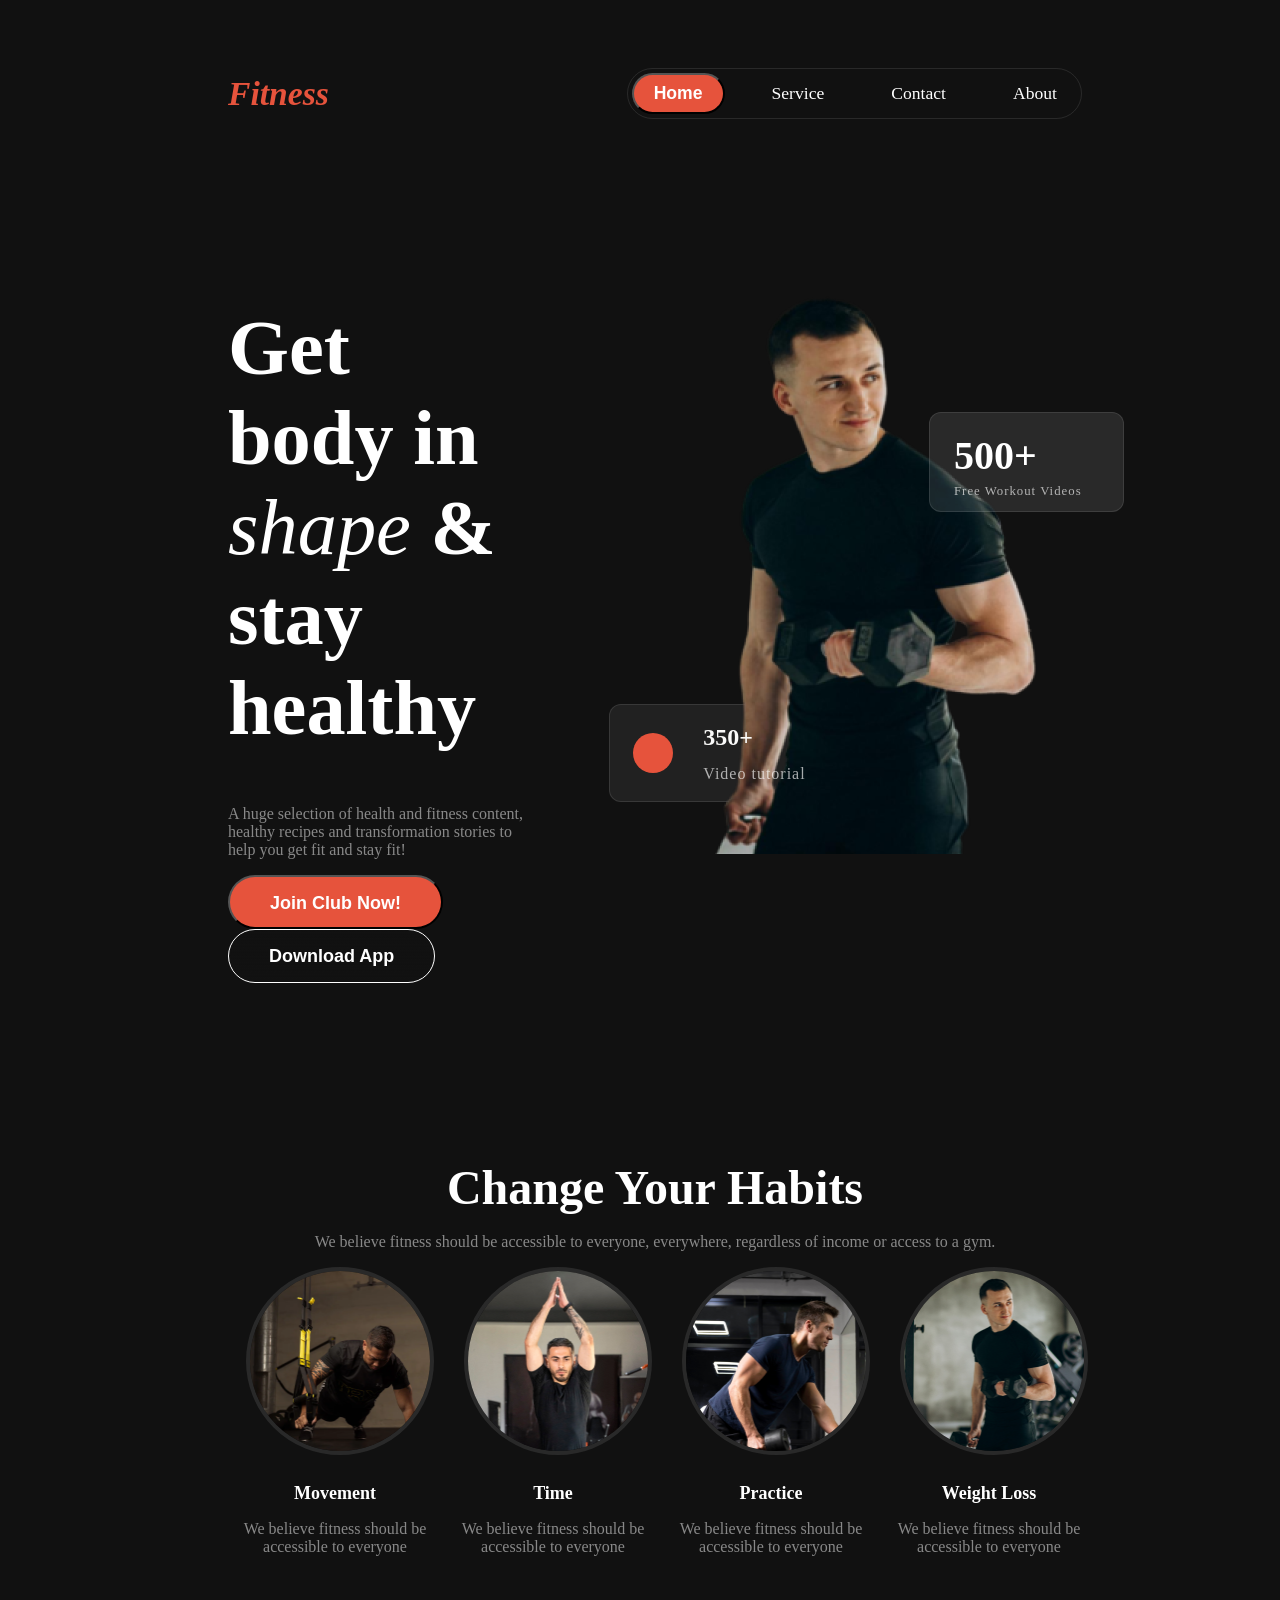
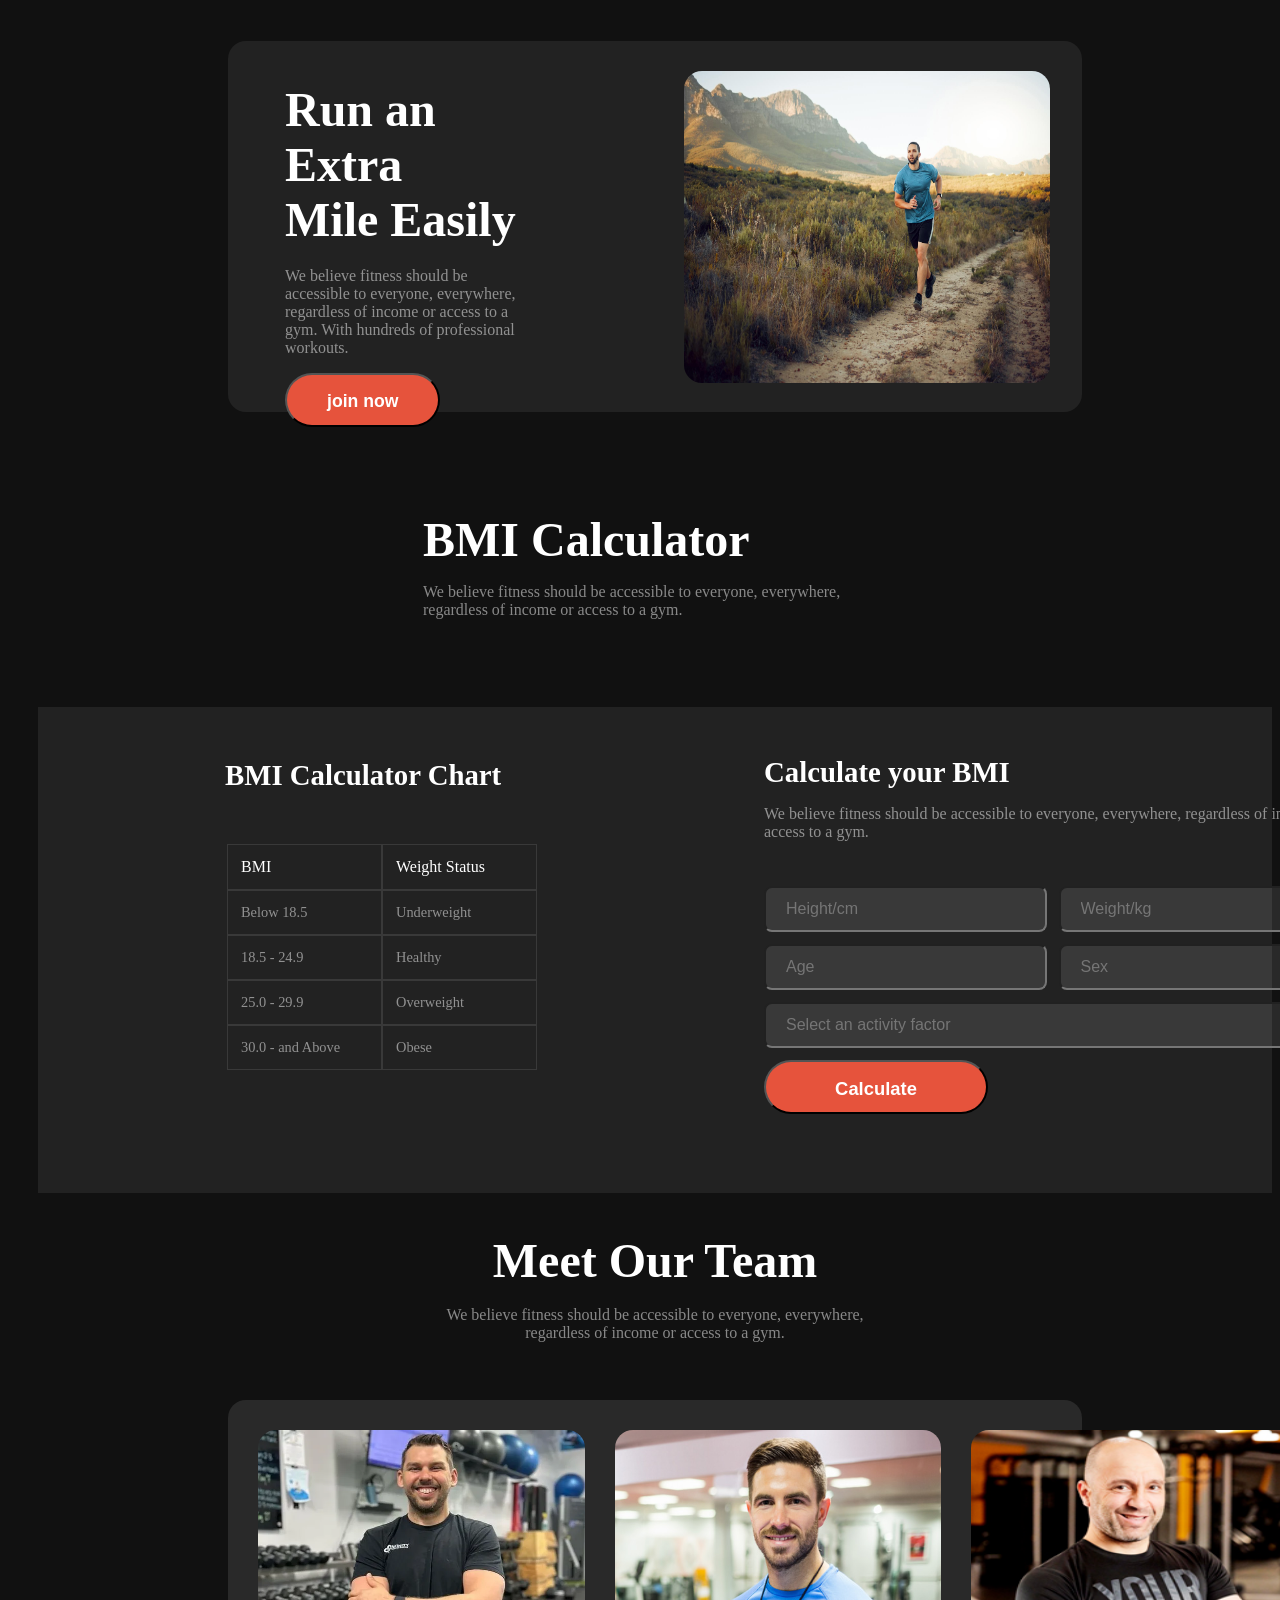
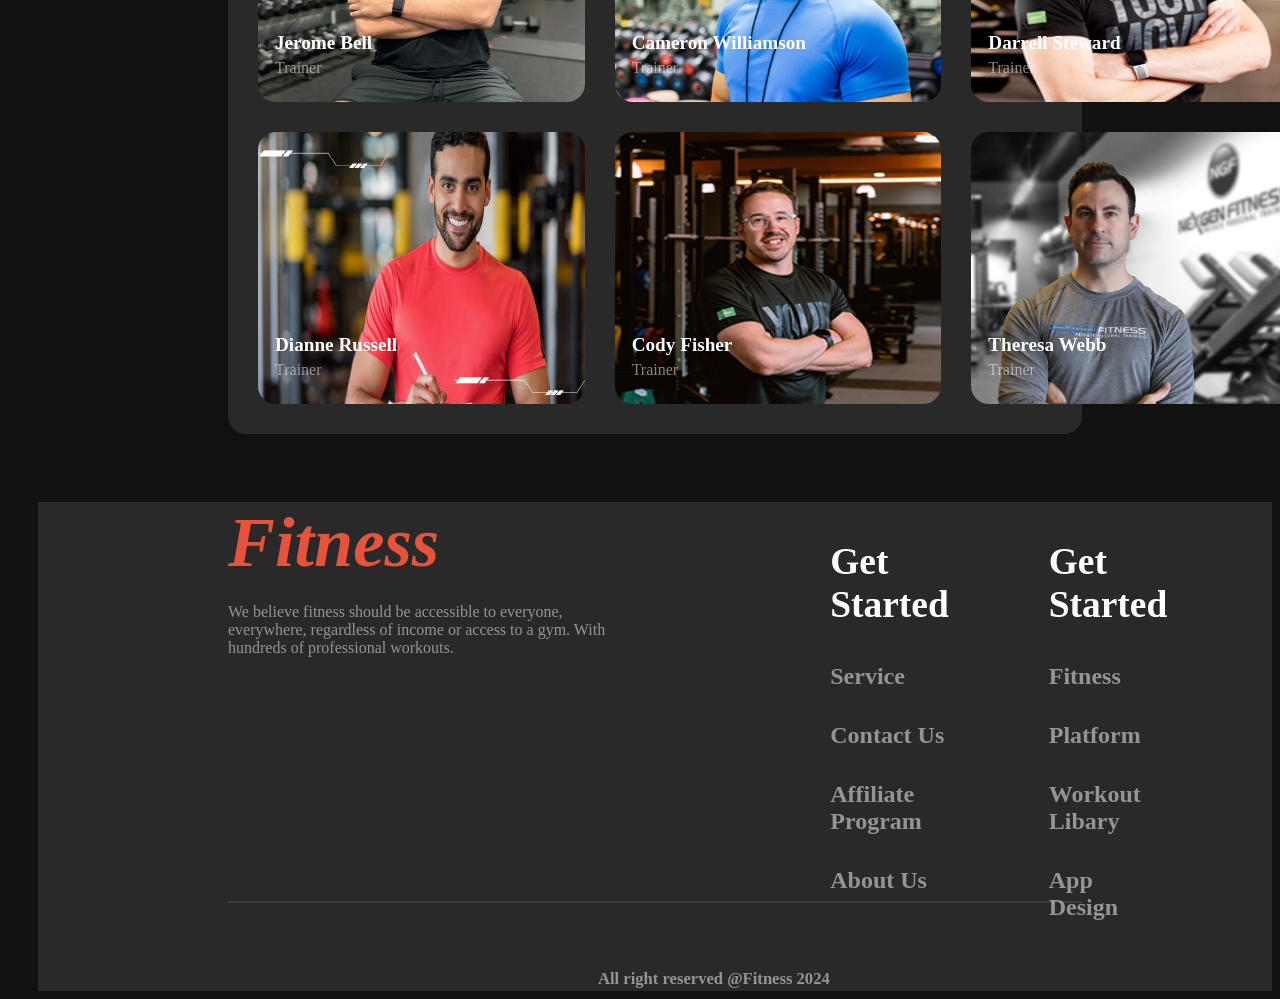
==== index.html @ b4fbcabc "html file rename" ====
<!DOCTYPE html>
<html lang="en">
<head>
    <meta charset="UTF-8">
    <meta name="viewport" content="width=device-width, initial-scale=1.0">
    <title>fitness</title>
   <link rel="stylesheet" href="style.css"> 
   
</head>
<body class="bg-color">
    <header class="hide">
     <nav class="nav"> 
      <h3 id="fitness">Fitness</h3>
        <ul class="nav-li display-flex">
            <li> <a href=""><button class=" home-btn btn-primary">Home</button></a></li>
            <li><a href=""class="nav-item">Service</a></li>
            <li><a href=""class="nav-item">Contact</a></li>
            <li><a href=""class="nav-item">About</a></li>
        </ul>
     </nav>
     <div class="banner display-flex">
        <div class="banner-container" >
            <h1 class="banner-title"> Get body in <br><span class="shape">shape</span>  & stay <br> healthy</h1>
            <p class="text-p"> A huge selection of health and fitness content, healthy recipes 
                and transformation stories to help you get fit and stay fit!</p>
                <button class="join-btn">
                    <div class="btn-text">Join Club Now!</div>
                </button>
                <button id="download-btn">
                    <div class="btn-text">
                        Download App
                    </div>
                </button>
         </div>
         <div>
            <div id="Workout-videos">
                <h3 id="nu1">500+</h3>
                <p id="Workout">Free Workout Videos</p>
            </div>
            <div class="img">
                <img src="./images/Images 2.png" alt="">
            </div>
            <div id="Video-tut">
                <div class="ball"></div>
               <div>
                <h4 id="nu2">350+</h4>
                <p id="tutorial">Video tutorial</p>
               </div>
            </div>
         </div>
     </div>
    </header>
    <main class="">
       <section class="habits-container">
        <div class="habit-description">
         <h2 class="habit-h">Change Your Habits</h2>
         <p class="text-p , text-pp">
            We believe fitness should be accessible to everyone, everywhere, regardless of income or access to a gym.
         </p>
        </div>
        <div class="habits">
<div class="habit">
    <img class="habit-img" src="images/image 3.png" alt="">
    <h4 class="habit-h4">Movement</h4>
    <p class="text-p , text-pp">We believe fitness should be accessible to everyone</p>
</div>
<div class="habit">
    <img class="habit-img" src="images/image 2.png" alt="">
    <h4 class="habit-h4">Time</h4>
    <p class="text-p , text-pp">We believe fitness should be accessible to everyone</p>
</div>
<div class="habit">
    <img class="habit-img" src="images/image 4.png" alt="">
    <h4 class="habit-h4">Practice</h4>
    <p class="text-p , text-pp">We believe fitness should be accessible to everyone</p>
</div>
<div class="habit">
    <img class="habit-img" src="images/image 5.png" alt="">
    <h4 class="habit-h4">Weight Loss</h4>
    <p class="text-p , text-pp">We believe fitness should be accessible to everyone</p>
</div>
</div>
 </section>
 <section class="">
    <div class="run-container">
        <div class="run-description">
            <h2 class="run-h2">
              Run an Extra <br> Mile Easily
            </h2>
            <p class="text-p" id="run-p">
              We believe fitness should be accessible to everyone, everywhere, regardless of income or access to a gym. With hundreds of professional workouts.
            </p>
            <button class="run-join-btn">
              join now
            </button>
          </div>
          <div>
           <img class="run-img" src="images/run.jpg" alt="">
          </div>
    </div>
 </section>
 <section class="bmi-container">
    <div class="bmi">
        <h2 class="bmi-h2">BMI Calculator</h2>
        <p class="text-p">We believe fitness should be accessible to everyone, everywhere, regardless of income or access to a gym.</p>
     </div>
    <div class="bmi-calculat">
         <div class="bmi-box">
         <h3 class="bmi-h">BMI Calculator Chart</h3>
            <div class="bmi-chat">
                <div class="item , item-h">BMI </div>
                <div class="item , item-h">Weight Status</div>
                <div class="item">Below 18.5</div>
                <div class="item">Underweight</div>
                <div class="item">18.5 - 24.9</div>
                <div class="item">Healthy</div>
                <div class="item">25.0 - 29.9</div>
                <div class="item">Overweight</div>
                <div class="item">30.0 - and Above</div>
                <div class="item">Obese</div>
            </div>
          </div>
          <div class="bmi-calculat-container">
          <div class="bmi-form-container">
            <h3 id="bmi-h" class="bmi-h">Calculate your BMI</h3>
            <p class="text-p , bmi-p">We believe fitness should be accessible to everyone, everywhere, regardless of income or access to a gym. </p>
          </div>
          <div class="form">
            <form>
                <div class="input">
                    <input class="input-item" type="" name="" id="" placeholder="Height/cm">
                <input class="input-item" type="" name="" id="" placeholder="Weight/kg">
                </div>
                <div class="input">
                    <input class="input-item" type="" name="" id="" placeholder="Age">
                <input class="input-item" type="" name="" id="" placeholder="Sex">
                </div>
                <div class="input">
                    <input type="" name="" id="input-text" placeholder="Select an activity factor">
                </div>
            </form>
          </div>
          <div>
            <button class="Calculate-btn">
               Calculate
            </button>
          </div>
       </div>
    </div>
 </section>
 <section>

 </section>
 <section class="meet-section">
<div class="meet-description">
<h2 class="habit-h">Meet Our Team</h2>
<p class="text-p , text-pp">We believe fitness should be accessible to everyone, everywhere, regardless of income or access to a gym.</p>
</div>
 <div class="trainer">
    <div class="trainer-card">
        <div>
            <img class="trainer-img" src="images/trainer1.png" alt="">
        </div>
        </img>
       <div class="trainer-name">
        <h4 class="trainer-h4">Jerome Bell</h4>
        <p class="trainer-p">Trainer</p>
       </div>
    </div>
    <div class="trainer-card">
       <div>
        <img class="trainer-img" src="images/trainer2.png" alt="">
       </div>
        </img>
        <div class="trainer-name">
            <h4 class="trainer-h4">Cameron Williamson</h4>
            <p class="trainer-p">Trainer</p>
        </div>
    </div>
    <div class="trainer-card">
        <div>
            <img class="trainer-img" src="images/trainer3.png" alt=""></img>
        </div>
       <div class="trainer-name">
        <h4 class="trainer-h4">Darrell Steward</h4>
        <p class="trainer-p">Trainer</p>
       </div>
    </div>
    <div class="trainer-card">
        <div>
            <img class="trainer-img" src="images/trainer4.png" alt="">
        </img>
        </div>
        <div class="trainer-name">
            <h4 class="trainer-h4">Dianne Russell</h4>
            <p class="trainer-p">Trainer</p>
        </div>
    </div>
    <div class="trainer-card">
        <div>
            <img class="trainer-img" src="images/trainer5.png" alt="">
        </img>
        </div>
        <div class="trainer-name">
            <h4 class="trainer-h4">Cody Fisher</h4>
            <p class="trainer-p">Trainer</p>
        </div>
    </div>
    <div class="trainer-card">
        <div>
            <img class="trainer-img" src="images/trainer6.png" alt="">
        </img>
        </div>
        <div class="trainer-name">
            <h4 class="trainer-h4">Theresa Webb</h4>
        <p class="trainer-p">Trainer</p>
        </div>
    </div>
 </div>
 </section>
    </main>
    <footer>
        <div class="footer">
            <div id="f-border" class="footer-container">
                <div class="footer-description">
                    <h1 class="footer-fitness">Fitness</h1>
                    <p class="text-p">We believe fitness should be accessible to everyone, everywhere, regardless of income or access to a gym. With hundreds of professional workouts.</p>
                </div>
                <div class="footer-Contact">
                    <div class="f-contact">
                        <div class="Contact-start">
                            <h3>Get Started</h3>
                        </div>
                        <div class="Contact">
                        <h4>Service</h4>
                        <h4>Contact Us</h4>
                        <h4>Affiliate Program</h4>
                        <h4 >About Us</h4>
                        </div>
                    </div>
                    <div class="g">
                        <div class="Contact-start">
                            <h3>Get Started</h3>
                        </div>
                        <div class="Contact">
                        <h4>Fitness</h4>
                        <h4>Platform</h4>
                        <h4>Workout Libary</h4>
                        <h4 >App Design</h4>
                        </div>
                    </div>
                </div>
            </div>
            <div class="copy-right">
                <h5>All right reserved @Fitness 2024</h5>
            </div>
        </div>
    </footer>
</body>
</html>
---- style.css ----
@import url('https://fonts.googleapis.com/css2?family=Inter:ital,opsz,wght@0,14..32,100..900;1,14..32,100..900&display=swap');


.inter-font {
  font-family: "Inter", sans-serif;
  font-optical-sizing: auto;
  font-style: normal;
}

/* shared style */
.display-flex{
    display: flex;
}
.btn-primary{
    background-color: rgba(230, 83, 60, 1);
}
.bg-color{
    background-color: rgba(17, 17, 17, 1);
    padding-left: 30px;
}
.text-p{
    font-size: 1rem;
    font-weight: 400;
    color: rgba(255, 255, 255, 0.5);
    /* text-align: center; */
}
.text-pp{
    text-align: center;
}
/* nav section */
.nav{
    display: flex;
    justify-content: space-between;
    align-items: center;
    margin: 0px 190px 32px 190px;
    padding-top: 57px;
   max-width: 1064px;
    height: 57px;
    text-decoration: none;
}
#fitness{
    font-weight: 800;
    font-style: italic;
    font-size: 2.1rem;
    text-decoration: none;
    color: rgba(230, 83, 60, 1);
    ;
}
.nav-li{
    justify-content: space-between;
    align-items: center;
    list-style: none;
    padding: 4px;
    gap: 47px;
    border: 1px solid rgba(255, 255, 255, 0.1);
    border-radius: 39px;
    color: rgba(255, 255, 255, 1);
    ;
}
.nav-item{
    align-items: center;
    text-decoration: none;
    color: rgba(255, 255, 255, 1);
    font-weight: 400;
    font-size: 1.1rem;
    padding-right: 20px;
}
.home-btn{
    font-weight: 600;
    font-size: 1.1rem;
    border-radius: 46px;
    padding: 8px 20px 8px 20px;
    color:  rgba(255, 255, 255, 1);
    ;
}
/* banner-section */
.banner{
     justify-content: space-between;
     align-items: center;
     /* margin: 96px 90px 76px 190px; */
}
.banner-container{
   max-width: 600px;
    margin: 96px 176px 76px 190px;
}
.banner-title{
    font-weight: 900;
    font-size: 4.9rem;
    color:  rgba(255, 255, 255, 1);
    ;
}
.shape{
    font:  Miama;
    font-weight: 400;
    font-size: 4.9rem;
    font-style: italic;
}


.join-btn{
    max-width:  224px;
height: 54px;
padding: 16px 40px 16px 40px;
gap: 10px;
border-radius: 42px;
opacity: 0px;
background: rgba(230, 83, 60, 1);

}
.btn-text{
    font-size: 18px;
    font-weight: 600;
    color: rgba(255, 255, 255, 1);

}
#download-btn{
    max-width:  224px;
    height: 54px;
    padding: 16px 40px 16px 40px;
    gap: 10px;
    border-radius: 42px;
    border: 1px solid rgba(255, 255, 255, 1);
    background: linear-gradient(180deg, #111111 0%, rgba(119, 119, 119, 0) 100%);

}
.img{
    width: 349px;
    height: 580px;
    margin:  32px 214px 100px 0px;
}

#Workout-videos{
    width: 193px;
    height: 98px;
    border-radius: 12px;
    border: 1px solid rgba(255, 255, 255, 0.1);
    background: rgba(255, 255, 255, 0.1);
    position: relative;
    margin-bottom: -270px;
    margin-left: 220px;
}
#nu1{
font-size: 2.5rem;
font-weight: 900;
color: rgba(255, 255, 255, 1);
/* margin-left: 24px;
margin-top: 19px; */
margin: 19px auto 0px 24px;
}
#Workout{
font-size: 0.8rem;
font-weight: 400;
letter-spacing: 1px;
color: rgba(255, 255, 255, 0.65);
margin: 5px auto auto 24px;
}
#Video-tut{
    display: flex;
    justify-content: space-between;
width: 206px;
height: 96px;
gap: 0px;
border-radius: 12px;
opacity: 0px;
margin-top:-250px ;
margin-left: -100px;
background-color: rgba(48, 48, 48, 0.54);
border: 1px solid rgba(255, 255, 255, 0.1)

}
#tutorial{
    font-size: 1rem;
font-weight: 400;
letter-spacing: 1px;
color: rgba(255, 255, 255, 0.65);
}
#nu2{
    font-size: 1.5rem;
    font-weight: 900;
    line-height: 24px;
    color: rgba(250, 250, 249, 1);
    margin: 20px 63px 5px 0px;

}
.ball{
    width: 40px;
    height: 40px;
    border-radius: 50%;
    background: rgba(230, 83, 60, 1);
    margin: 28px 12px 28px 23px;
}
/* habits section */

.habits-container{
/* max-width: 1044px;
max-height: 452px; */
margin: 100px 198px;
}
.habit-description{
    align-items: center;
    justify-content: center;
}
.habit-h{
font-size: 3rem;
font-weight: 900;
line-height: 57.6px;
text-align: center;
color: rgba(255, 255, 255, 1);
margin-bottom: 0px;

}

.habits{
    display: flex;
    justify-content: space-between;
    align-items: center;
    gap: 20px;
}
.habit{
     max-width: 231px;
     max-height: 274px;
     gap: 30px;
    justify-content: center;
    align-items: center;
}
.habit-img{
    width: 180px;
    height: 180px;
    border-radius: 100px;
    border: 4px solid rgba(255, 255, 255, 0.1);
    margin-left: 10px;
    
    
}
.habit-h4{
    font-weight: 600;
    font-size: 18px;
    color: rgba(255, 255, 255, 1);
    text-align: center;
    margin-bottom: 0px;

}
/* run section */
.run-container{
    display: flex;
    justify-content: space-between;
    max-width: 1060px;
    max-height: 371px;
    margin: 0px 190px 100px 190px;
    background-color: rgba(34, 34, 34, 1);
    border-radius: 18px;
    
}

.run-h2{
    font-size: 3rem;
    font-weight: 900;
    color: rgba(255, 255, 255, 1);
    margin-top: 0px;
    margin-bottom: 20px;
}
#run-p{
    text-align: left;
    margin-top: 0px;
}
.run-join-btn{
    max-width: 224px ;
max-height: 54px;
padding: 16px 40px 16px 40px;
gap: 10px;
border-radius: 42px;
opacity: 0px;
background: rgba(230, 83, 60, 1);
font-size: 1.1rem;
font-weight: 600;
color: rgba(255, 255, 255, 1);

}
.run-img{
    width: 366px;
height: 312px;
border-radius: 18px;
opacity: 0px;
margin: 30px 32px 29px 0px;
}
.run-description{
    max-width: 443px;
    max-height: 290px;
    margin: 41px 163px 40px 57px;
}
/* BMI calculate section */


.bmi{
    max-width: 671px;
max-height: 120px;
gap: 14px;
opacity: 0px;
margin: 0px 385px 88px 385px;
}
.bmi-h2{
    font-size: 3rem;
    font-weight: 900;
    color: rgba(255, 255, 255, 1);
    margin-top: 0px;
    margin-bottom: 0px;
}
.bmi-calculat{
    display: flex;
    background: rgba(34, 34, 34, 1);

}
.bmi-h{
    width: Fill (443px);
height: Hug (34px);
gap: 14px;
opacity: 0px;
font-size: 1.8rem;
font-weight: 900;
color: rgba(255, 255, 255, 1);
margin: 52px 44px 52px 187px;
}
#bmi-h{
    margin: 0px 134px 14px 0px;
}
.bmi-chat{
    display: grid;
    grid-template-columns: repeat(2,1fr);
    width: 310px;
height: 216px;
gap: 0px;
border: 1px;
margin: 52px 175px 133px 189px;
}
.item{
    font-size: 0.9rem;
    font-weight: 400;
    padding: 13px;
    color: rgba(255, 255, 255, 0.5);
    border: 1px solid rgba(255, 255, 255, 0.1)
}
.item-h{
    font-size: 1rem;
    font-weight: 500;
    color: rgba(255, 255, 255, 1);
}
.bmi-form-container{
    width:577px;
height: 96px;
gap: 14px;
opacity: 0px;
margin-bottom: 34px;
}
.bmi-calculat-container{
    margin: 49px 189px 34px 52px;
}
.input{
    display: flex;
    width: Fill (577px);
    justify-content:space-between ;
height: Hug (48px);
gap: 12px;

}
.input-item{
    width: 50%;
height: Fixed (48px);
padding: 12px 40px 12px 20px;
gap: 10px;
border-radius: 8px;
opacity: 0px;
background-color: rgba(255, 255, 255, 0.1);
margin-bottom: 12px;
font-size: 1rem;
font-weight: 400;
}
#input-text{
    width: 100%;
    height: 40px;
    border-radius: 8px;
    background-color: rgba(255, 255, 255, 0.1);
    margin-bottom: 12px;
    padding-left: 20px;
    font-size: 1rem;
    font-weight: 400;
}
.Calculate-btn{
    width: 224px;
max-height: 54px;
padding: 16px 40px 16px 40px;
gap: 10px;
border-radius: 42px;
opacity: 0px;
background: rgba(230, 83, 60, 1);
font-size: 1.15rem;
font-weight: 600;
color: rgba(255, 255, 255, 1);

}



/* meet section */
.meet-section{
    width: 1,060px;
    max-height: 782px;
    gap: 58px;
    align-items: center;
    justify-content: center;
    margin: 0px 190px 88px 190px;

}

.meet-description{
    max-width:671px ;
max-height: 120px;
opacity: 0px;
margin: 0px 195px 58px 195px;
}
.trainer{
    display: grid;
    grid-template-columns: repeat(3,1fr);
    gap: 30px;
    padding: 30px;
    background: rgba(255, 255, 255, 0.1);
    border-radius: 18px;

}
.trainer-card{
    width: 326.67px;
height: 272px;
border-radius: 18px;
}
.trainer-name{
    margin-top: -100px;
    margin-left: 17px;
}
.trainer-h4{
    font-size: 1.2rem;
    font-weight: 900;
    color: rgba(255, 255, 255, 1);
    margin-bottom: 0px;

}
.trainer-p{
    font-size: 1rem;
    font-weight: 400;
    color: rgba(255, 255, 255, 0.5);
    margin-top: 5px;

}
.trainer-img{
    width: 326.67px;
height: 272px;
border-radius: 18px;
}
/* footer section */

.footer{
    width: 100%;
    height: 489px;
    background: rgba(255, 255, 255, 0.1);
    margin: 0px;

}

.footer-container{
    display: flex;
    justify-content: space-between;
    width: Hug (1,059px);
height: Hug (249px);
margin: 66px 190px;
gap: 102px;
opacity: 0px;
}
#f-border{
    border-bottom: 2px solid rgba(255, 255, 255, 0.1);
    padding-bottom: 150px ;
}

.footer-description{
    max-width: 443px;
max-height: 176px;
gap: 20px;
opacity: 0px;
justify-content: left;
align-items: start;
margin: 0px 102px 73px 0px;
}
.footer-Contact{
    max-width: 514px;
max-height: 249px;
gap: 100px;
opacity: 0px;
    display: flex;
    justify-content: space-between;
    margin: 0px;
}
.footer-fitness{
    font-size: 4.4rem;
    font-weight: 800;
    font-style: italic;
    color: rgba(230, 83, 60, 1);
    margin: 0px 187px 20px 0px;
}
.Contact-start{
    font-size: 2rem;
    font-weight: 700;
    color: rgba(255, 255, 255, 1);

}
.f-contact{
    width: Hug (181px)px;
height: Hug (249px)px;
gap: 39px;
opacity: 0px;

    text-align: start;
}
.Contact{
    width: Fill (181px);
height: Hug (172px);
gap: 20px;
opacity: 0px;
font-size: 1.5rem;
font-weight: 400px;
color: rgba(255, 255, 255, 0.5);

}

.copy-right{
    width: 318px;
    height: 24px;
    font-size: 1.25rem;
    font-weight: 400;
    color: rgba(255, 255, 255, 0.5);
     align-items: center;
     justify-content: center;
     margin: 35px 560px 35px 560px;
}

@media screen and (max-width:576px) {
    .nav{
        margin: 0px;

    }
    .nav-li{
        display: none;
    }
.banner{
    flex-direction: column;
}
.banner > div{
    width: 100%;
    margin: 0px auto 150px 20px;
}
.habits-container{
    width: 100%;
    flex-direction: column;
    margin: 0px;
}
.habits{
    width: 100%;
    flex-direction: column;
    margin: 0px;
}
.run-container{
    flex-direction: column;
    margin: 0px;
    margin-top: 30px;
    align-items: center;
    
}
.run-container > div{
    margin-bottom: 30px;
    padding: 30px;
    align-items: center;
    justify-content: center;
    background-color: rgba(34, 34, 34, 1);
}
.run-description{
    margin: 0px;
    margin-top: 100px;
}

.bmi{
    margin: 600px 0px 10px 0px;
}
.bmi-calculat{
    width: 100%;
    flex-direction: column;
    margin: 0px;
    padding: 0px;
}
.bmi-box{
    margin: 0px;
    padding: 0px;
}
.bmi-h{
    width: 100px;
    margin: 0px;
}
.bmi-chat{
    width: 100%;
    margin: 0px;
}
.bmi-calculat-container{
    margin: 0px;
}

.bmi-p{
    width: 346px;
    margin: 0px;
    margin-bottom: 0px;
    padding: 0px;
}
.bmi-form-container{
    margin-top: 30px;
}
.form{
    margin: 0px;
    margin-top: 100px;
}
.meet-section{
    flex-direction: column;
    justify-content: center;
    align-items: center;
    margin: 0px;
    width: 100%;
    height: auto;

}
.meet-description{
    margin: 0px;
    padding: 0px;
    text-align: center;
    width: 100%;
}
.habit-h{
    width: 100%;
}
.trainer{
    grid-template-columns:repeat(1,1fr) ;

}
footer{
   
}
.footer{
    flex-direction: column;
    margin: 0px;
    margin-top: 1300px;
    
    width: 393px;
}
  .footer-container{
    flex-direction: column;
    margin: 0px;
  }
  .footer-Contact{
    flex-direction: column;
    margin: 0px;
    
  }
  .footer-description {
    margin: 0px;
    padding: 0px;
    gap: 0px;
  }
  .f-contact{
    margin: 0px;
    padding: 0px;
    gap: 0px;
  }
  #f-border{
    padding-bottom: 550px ;
}
 .copy-right{
    margin: 0px;
    width: 318px;
height: 24px;
top: 905px;
left: 18px;
gap: 0px;
opacity: 0px;

    margin-top: 0px;
    text-align: center;
 }

}
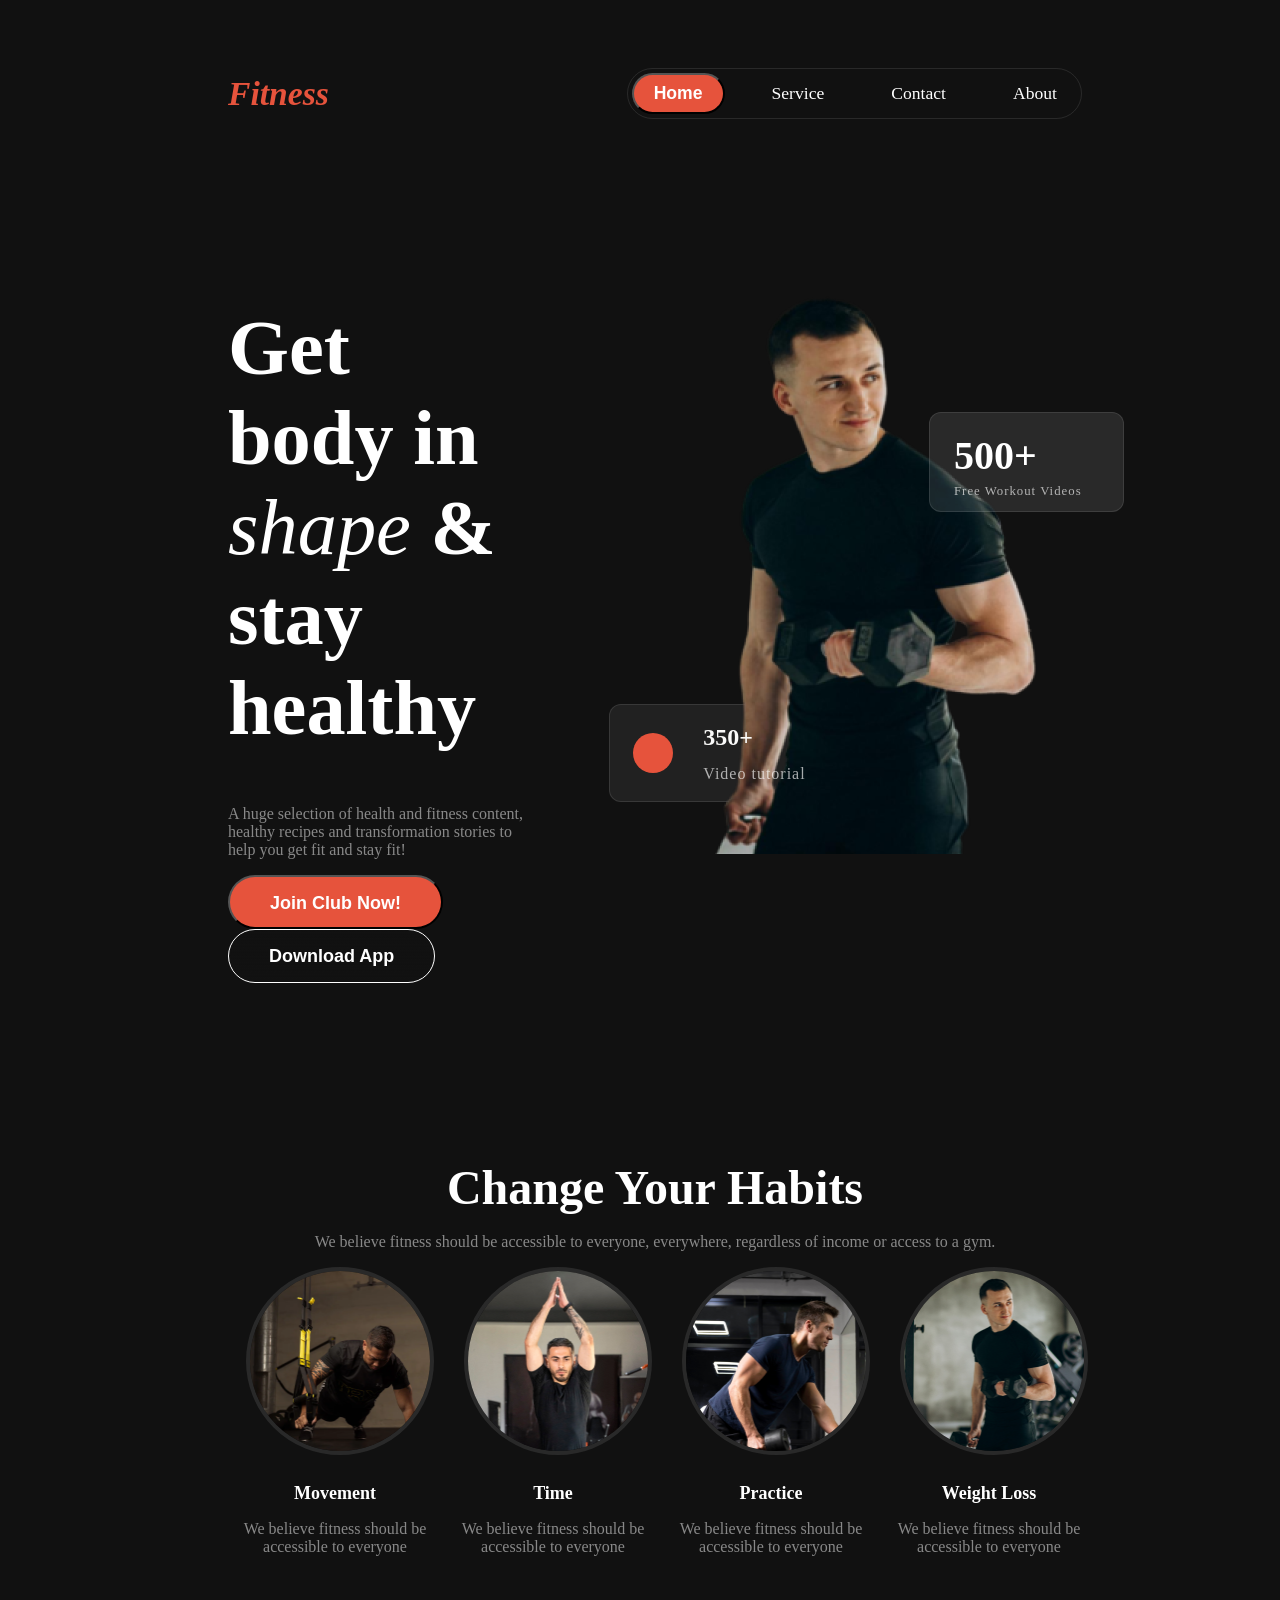
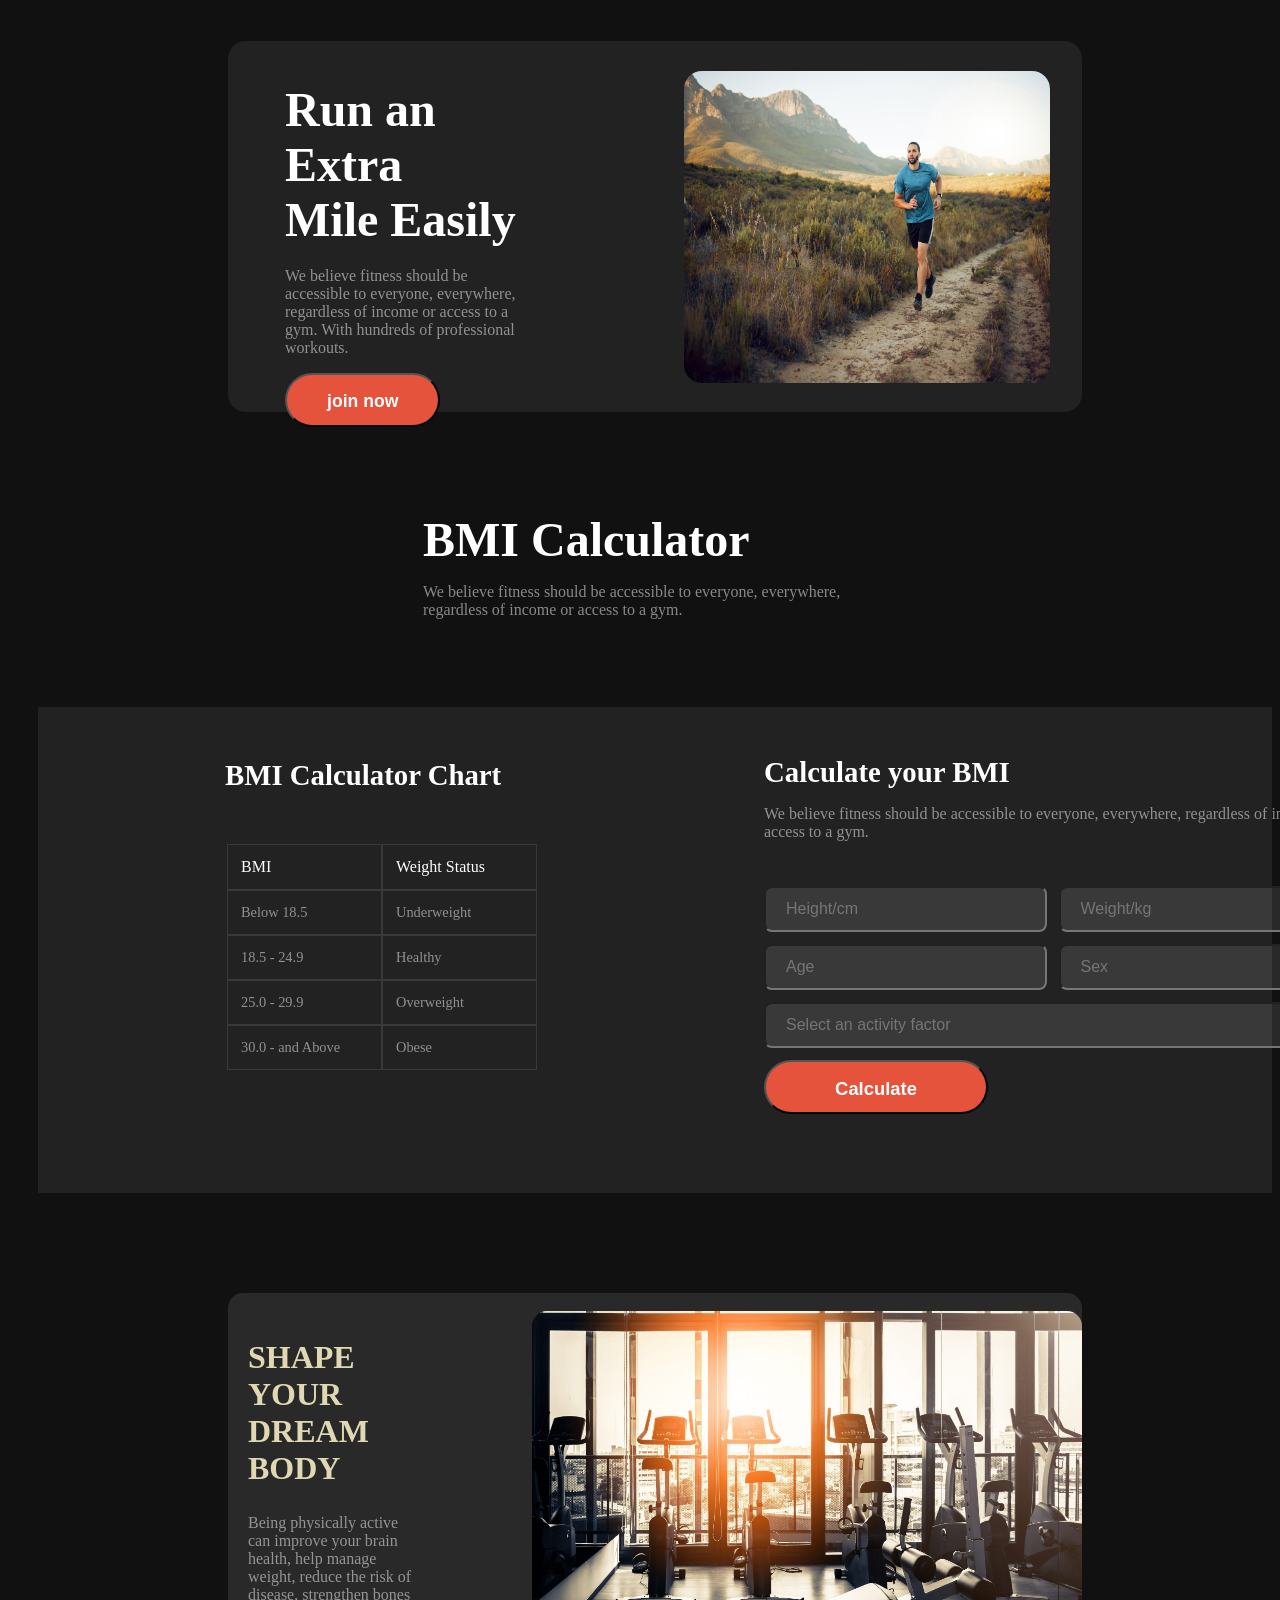
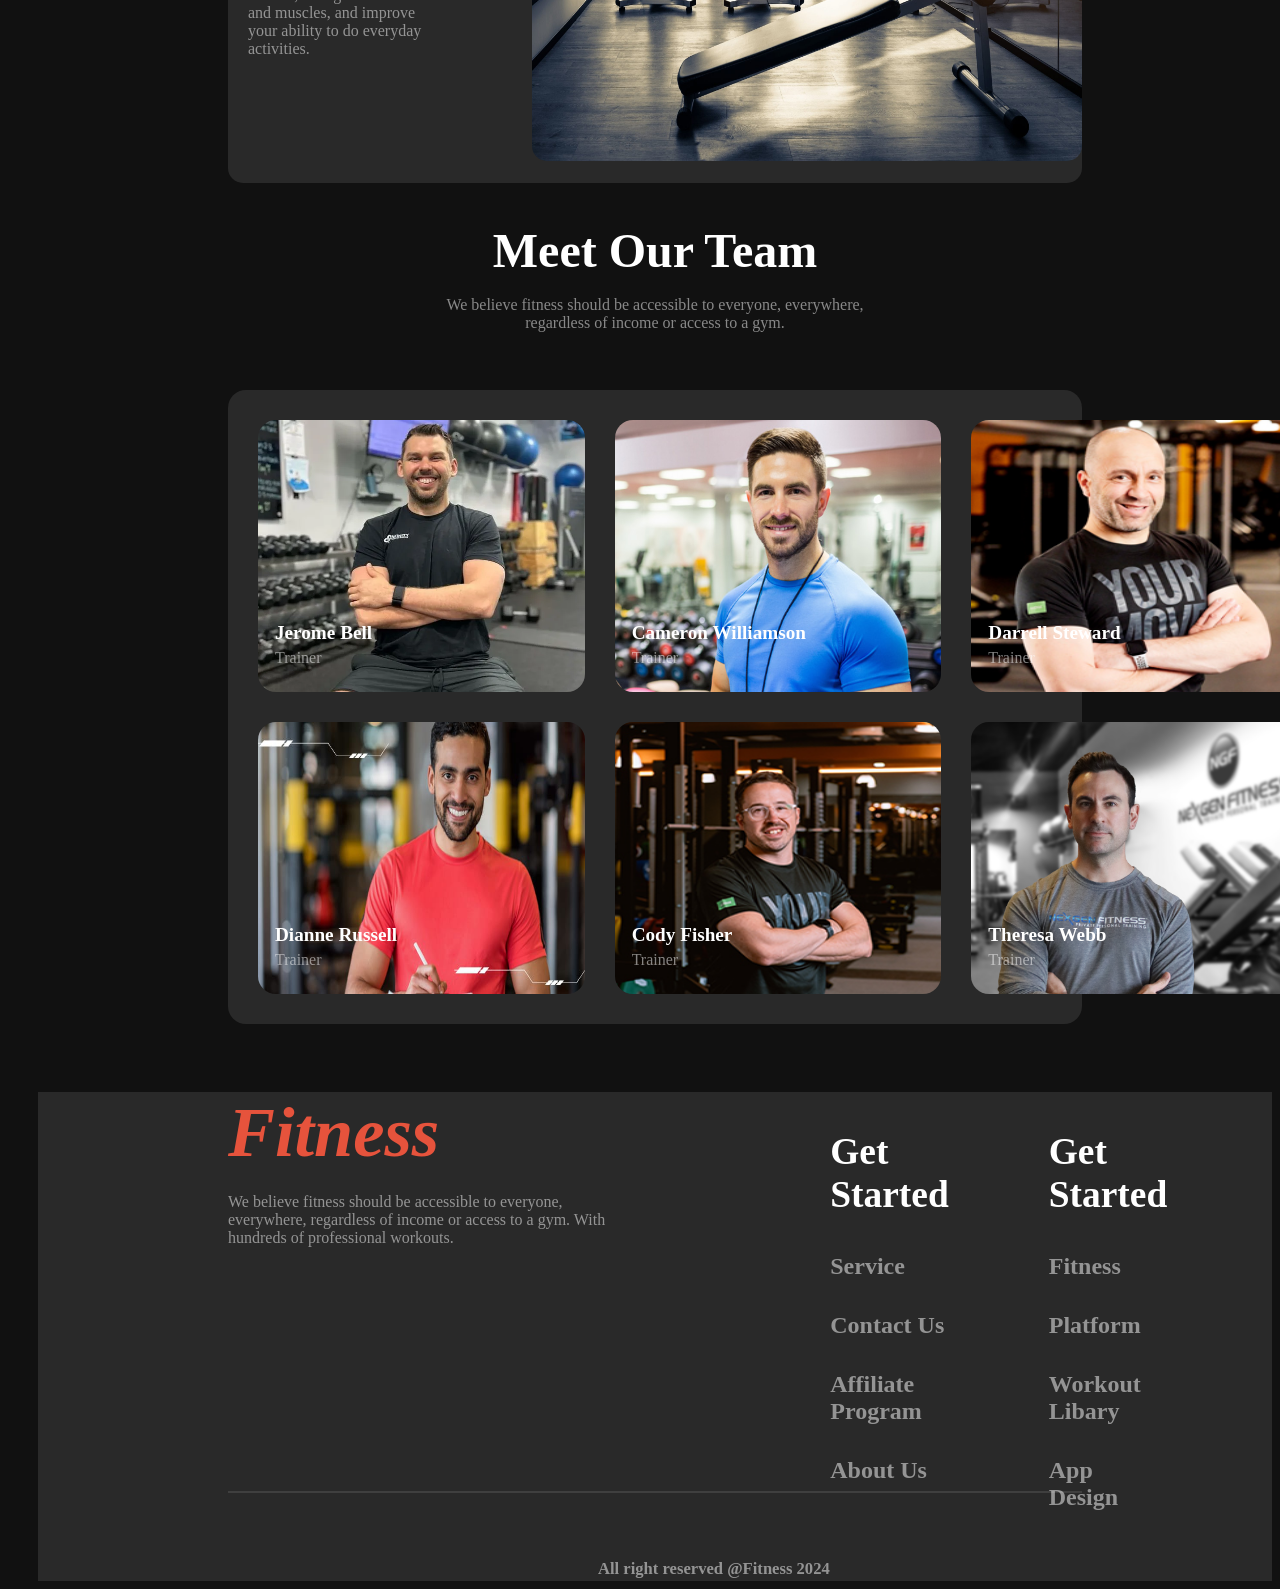
==== commit 72443b49: "added challenge part" ====
--- a/index.html
+++ b/index.html
@@ -148,8 +148,14 @@
        </div>
     </div>
  </section>
- <section>
-
+ <section class="dream-section">
+       <div class="dream-description">
+          <h2 class="dream-h">SHAPE YOUR <br> DREAM BODY</h2>
+          <p class="text-p">Being physically active can improve your brain health, help manage weight, reduce the risk of disease, strengthen bones and muscles, and improve your ability to do everyday activities.</p>
+       </div>
+       <div>
+          <img class="dream-img" src="images/R.jpeg" alt="">
+       </div>
  </section>
  <section class="meet-section">
 <div class="meet-description">
--- a/style.css
+++ b/style.css
@@ -400,7 +400,33 @@
 color: rgba(255, 255, 255, 1);
 
 }
-
+/* challenge part */
+
+.dream-section{
+    display: flex;
+    justify-content: center;
+    align-items: center;
+    margin: 100px 190px 0px 190px;
+    gap: 90px;
+    background-color:  rgba(255, 255, 255, 0.1);
+    border-radius: 15px;
+
+}
+ .dream-description{
+    width: 550px;
+    height: 450px;
+    padding: 20px;
+ }
+ .dream-h{
+    font-size: 2rem;
+    font-weight: 900;
+    color: rgb(224, 216, 178);
+ }
+ .dream-img{
+    width: 550px;
+    height: 450px;
+    border-radius: 15px;
+ }
 
 
 /* meet section */
@@ -548,7 +574,9 @@
 
     }
     .nav-li{
-        display: none;
+        /* display: none; */
+        flex-direction: column;
+        gap: 0px;
     }
 .banner{
     flex-direction: column;
@@ -623,6 +651,20 @@
 .form{
     margin: 0px;
     margin-top: 100px;
+}
+.dream-section{
+    flex-direction: column;
+    
+
+}
+.dream-description{
+    width: 400px;
+    height: 100px;
+    margin-bottom: 20px;
+}
+.dream-img{
+    width: 400px;
+    height: 350px;
 }
 .meet-section{
     flex-direction: column;
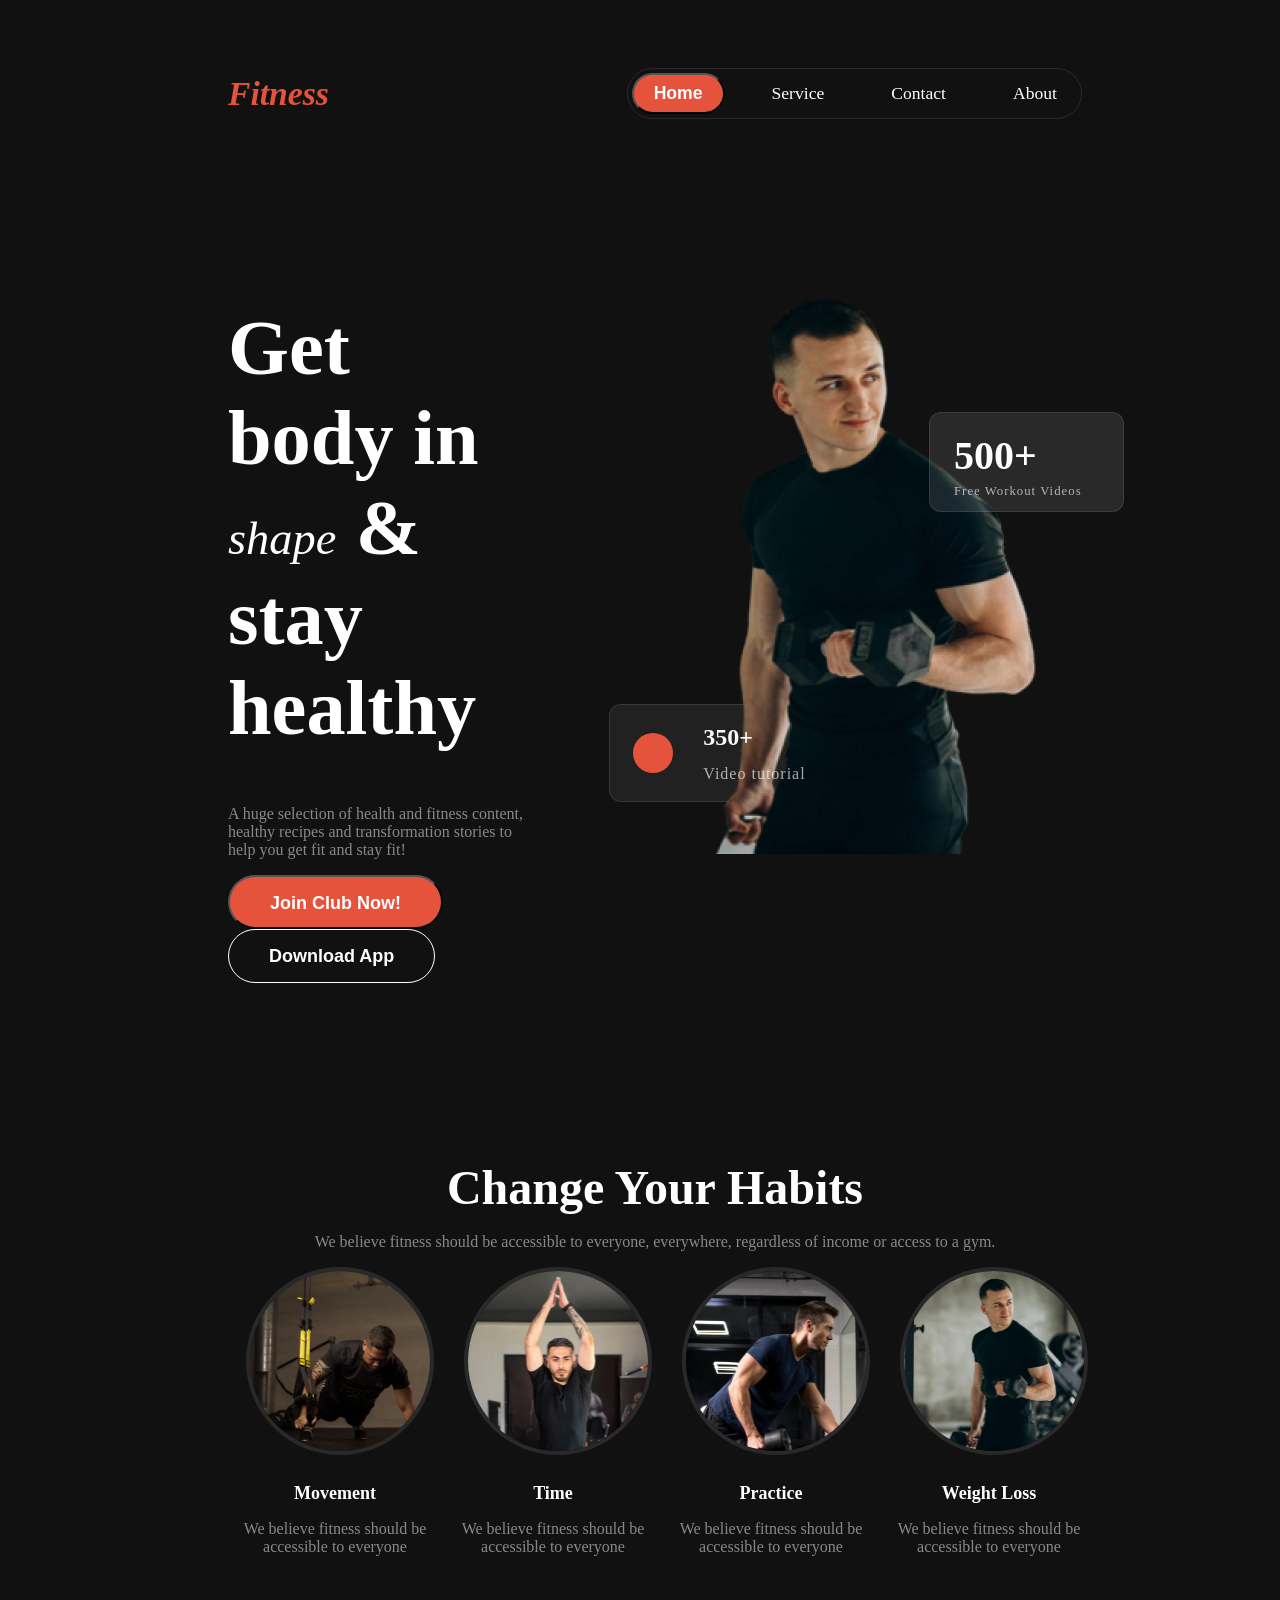
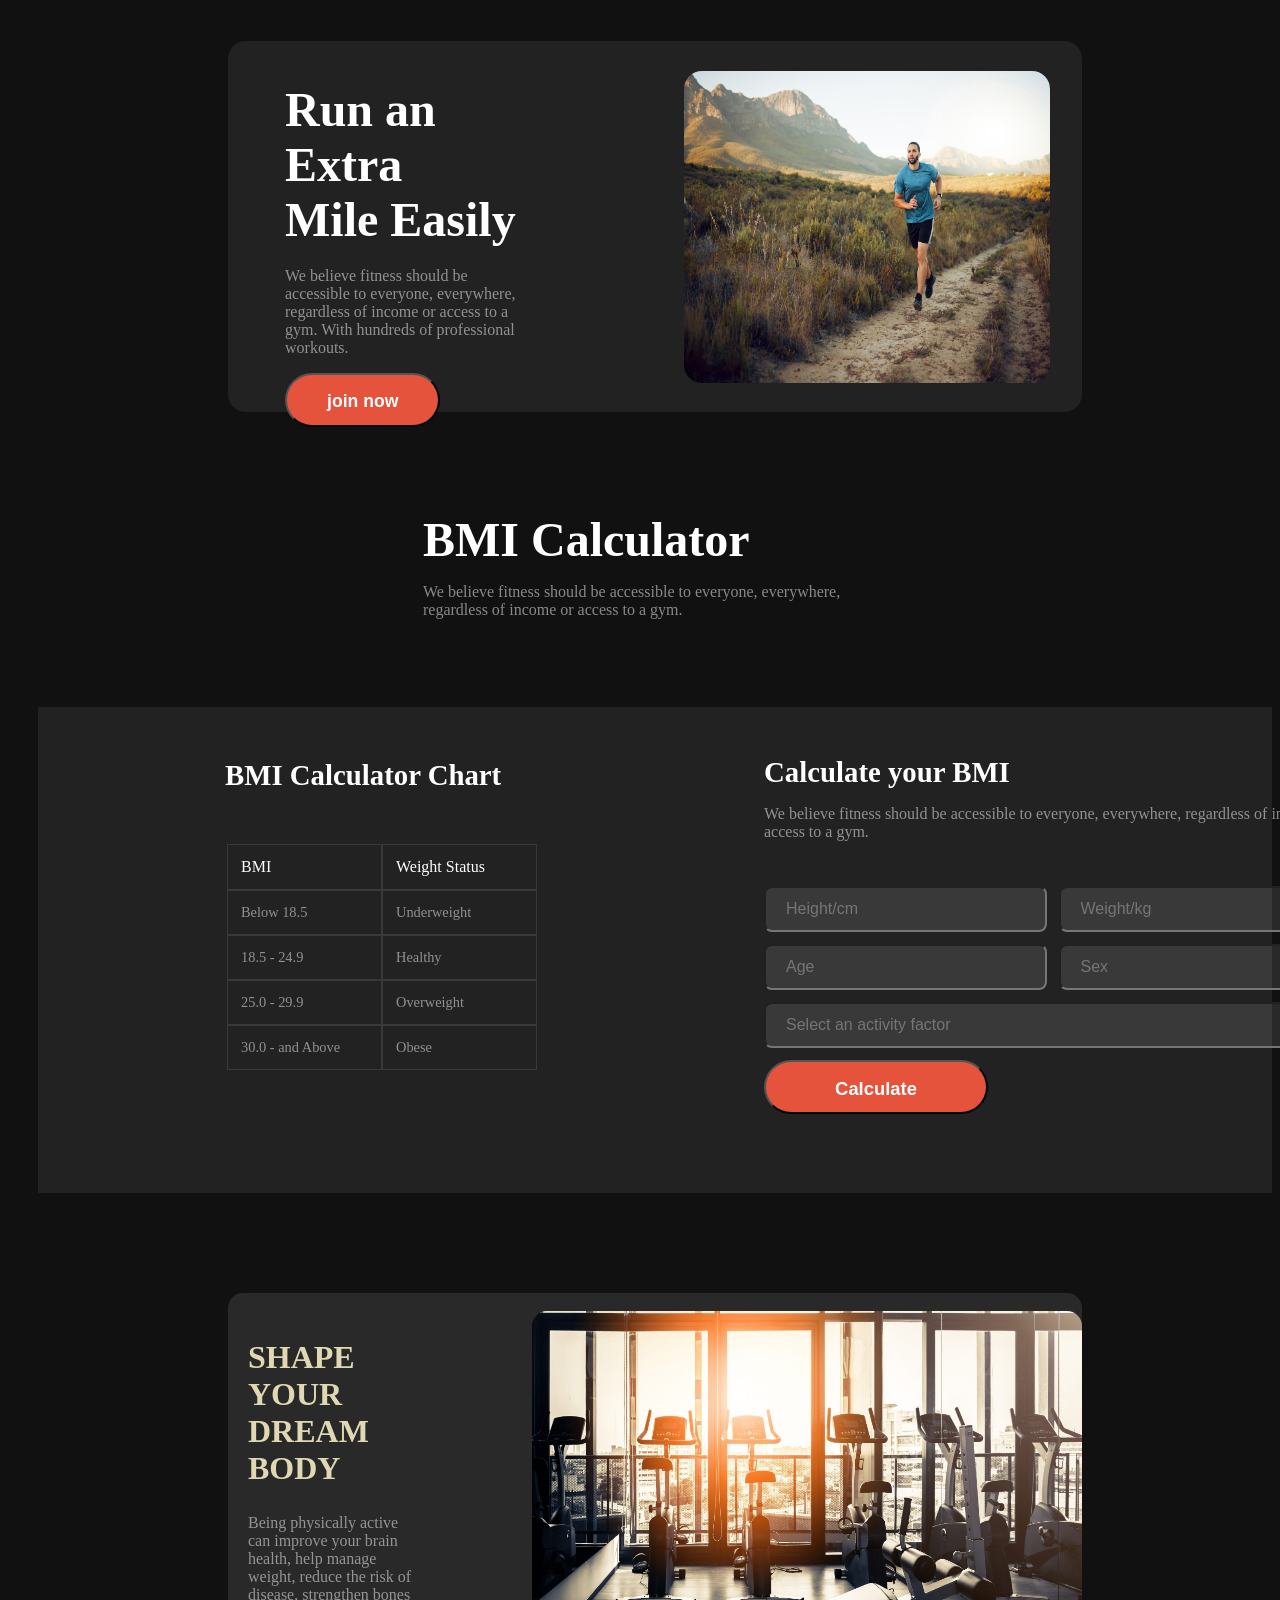
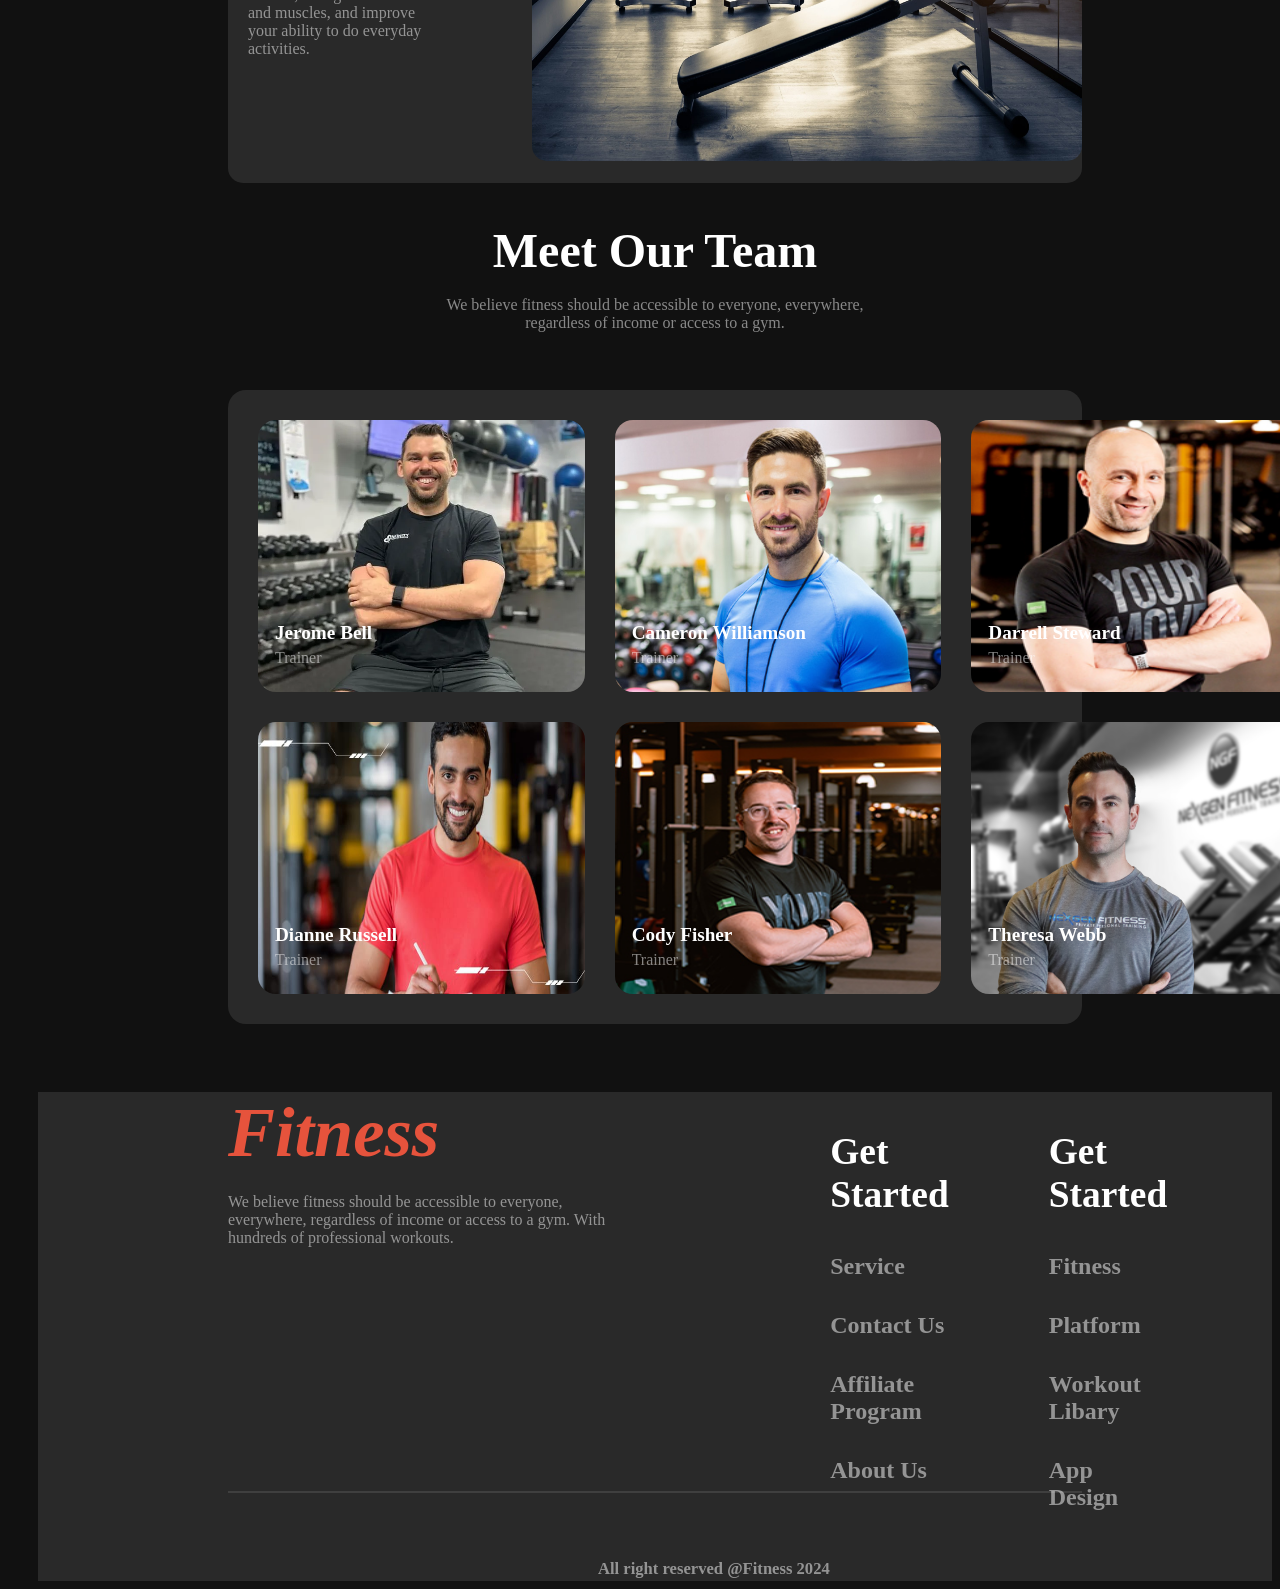
==== commit 5c51f2ea: "edit some code" ====
--- a/index.html
+++ b/index.html
@@ -20,17 +20,19 @@
      </nav>
      <div class="banner display-flex">
         <div class="banner-container" >
-            <h1 class="banner-title"> Get body in <br><span class="shape">shape</span>  & stay <br> healthy</h1>
+            <h1 class="banner-title"> Get body in <br><span class="miama">shape</span>  & stay <br> healthy</h1>
             <p class="text-p"> A huge selection of health and fitness content, healthy recipes 
                 and transformation stories to help you get fit and stay fit!</p>
-                <button class="join-btn">
-                    <div class="btn-text">Join Club Now!</div>
-                </button>
-                <button id="download-btn">
-                    <div class="btn-text">
-                        Download App
-                    </div>
-                </button>
+                <div class="btn-div">
+                    <button class="join-btn">
+                        <div class="btn-text">Join Club Now!</div>
+                    </button>
+                    <button id="download-btn">
+                        <div class="btn-text">
+                            Download App
+                        </div>
+                    </button>
+                </div>
          </div>
          <div>
             <div id="Workout-videos">
@@ -133,7 +135,7 @@
                 </div>
                 <div class="input">
                     <input class="input-item" type="" name="" id="" placeholder="Age">
-                <input class="input-item" type="" name="" id="" placeholder="Sex">
+                    <input class="input-item"  type="" name="" id="" placeholder="Sex">
                 </div>
                 <div class="input">
                     <input type="" name="" id="input-text" placeholder="Select an activity factor">
--- a/style.css
+++ b/style.css
@@ -2,7 +2,7 @@
 
 
 @import url('https://fonts.googleapis.com/css2?family=Inter:ital,opsz,wght@0,14..32,100..900;1,14..32,100..900&display=swap');
-
+@import url('https://fonts.cdnfonts.com/css/miama');
 
 .inter-font {
   font-family: "Inter", sans-serif;
@@ -92,10 +92,10 @@
     color:  rgba(255, 255, 255, 1);
     ;
 }
-.shape{
-    font:  Miama;
+.miama{
+    font-family: miama;
     font-weight: 400;
-    font-size: 4.9rem;
+    font-size: 2.9rem;
     font-style: italic;
 }
 
@@ -570,7 +570,7 @@
 
 @media screen and (max-width:576px) {
     .nav{
-        margin: 0px;
+        margin: 0px auto;
 
     }
     .nav-li{
@@ -580,15 +580,33 @@
     }
 .banner{
     flex-direction: column;
+    margin: 0px auto;
 }
 .banner > div{
     width: 100%;
     margin: 0px auto 150px 20px;
 }
+.btn-div{
+    display: flex;
+}
+#download-btn{
+    padding: 15px;
+}
+.join-btn{
+    padding: 15px;
+}
+#Workout-videos{
+    margin-bottom: -200px;
+    margin-left: 200px;
+}
+#Video-tut{
+    margin-top: -340px;
+    margin-left: -50px;
+}
 .habits-container{
     width: 100%;
     flex-direction: column;
-    margin: 0px;
+    margin: 0px auto;
 }
 .habits{
     width: 100%;
@@ -597,7 +615,7 @@
 }
 .run-container{
     flex-direction: column;
-    margin: 0px;
+    margin: 0px auto;
     margin-top: 30px;
     align-items: center;
     
@@ -610,7 +628,7 @@
     background-color: rgba(34, 34, 34, 1);
 }
 .run-description{
-    margin: 0px;
+    margin: 0px auto;
     margin-top: 100px;
 }
 
@@ -649,7 +667,7 @@
     margin-top: 30px;
 }
 .form{
-    margin: 0px;
+    margin: 0px auto;
     margin-top: 100px;
 }
 .dream-section{
@@ -670,13 +688,13 @@
     flex-direction: column;
     justify-content: center;
     align-items: center;
-    margin: 0px;
+    margin: 0px auto;
     width: 100%;
     height: auto;
 
 }
 .meet-description{
-    margin: 0px;
+    margin: 0px auto;
     padding: 0px;
     text-align: center;
     width: 100%;
@@ -693,7 +711,7 @@
 }
 .footer{
     flex-direction: column;
-    margin: 0px;
+    margin: 0px auto;
     margin-top: 1300px;
     
     width: 393px;
@@ -708,7 +726,7 @@
     
   }
   .footer-description {
-    margin: 0px;
+    margin: 0px auto;
     padding: 0px;
     gap: 0px;
   }
@@ -721,16 +739,17 @@
     padding-bottom: 550px ;
 }
  .copy-right{
-    margin: 0px;
+    margin: 0px auto;
     width: 318px;
 height: 24px;
-top: 905px;
-left: 18px;
+/* top: 905px;
+left: 18px; */
 gap: 0px;
 opacity: 0px;
 
     margin-top: 0px;
     text-align: center;
+    
  }
 
 }
